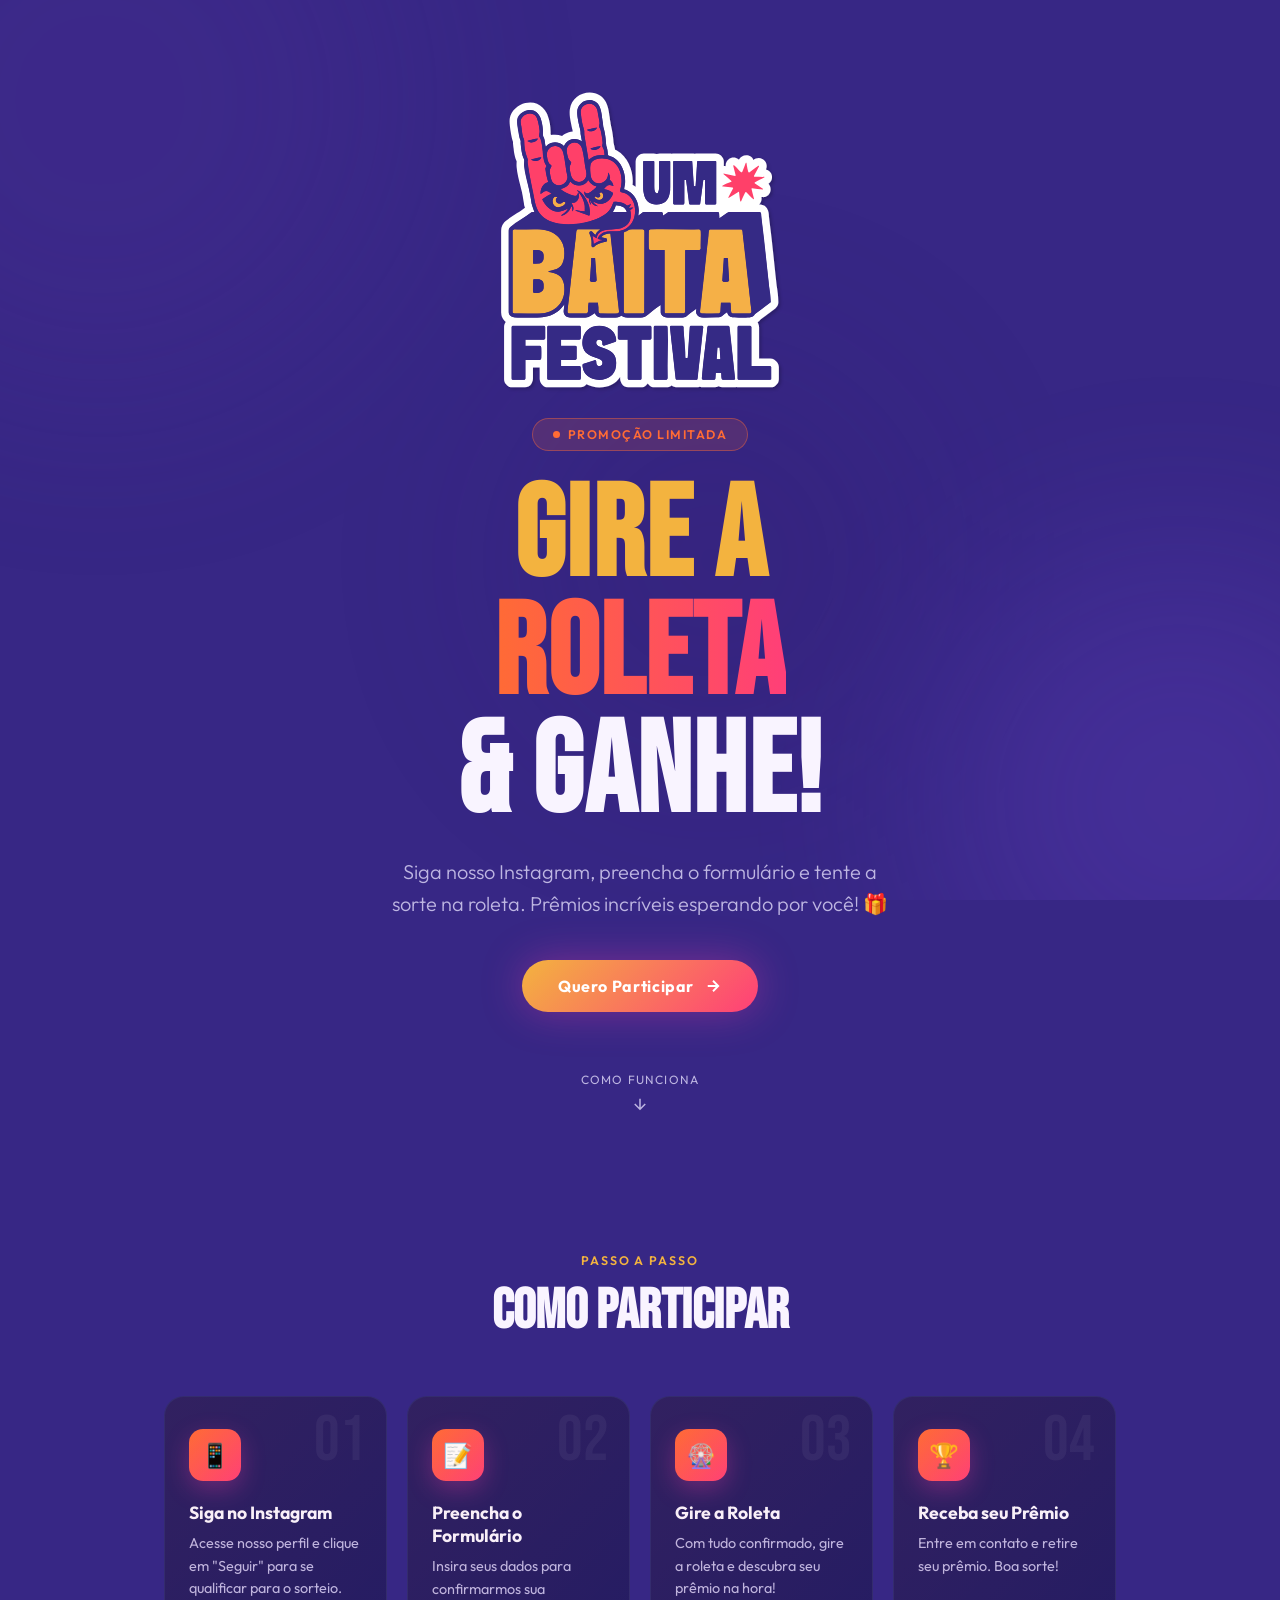
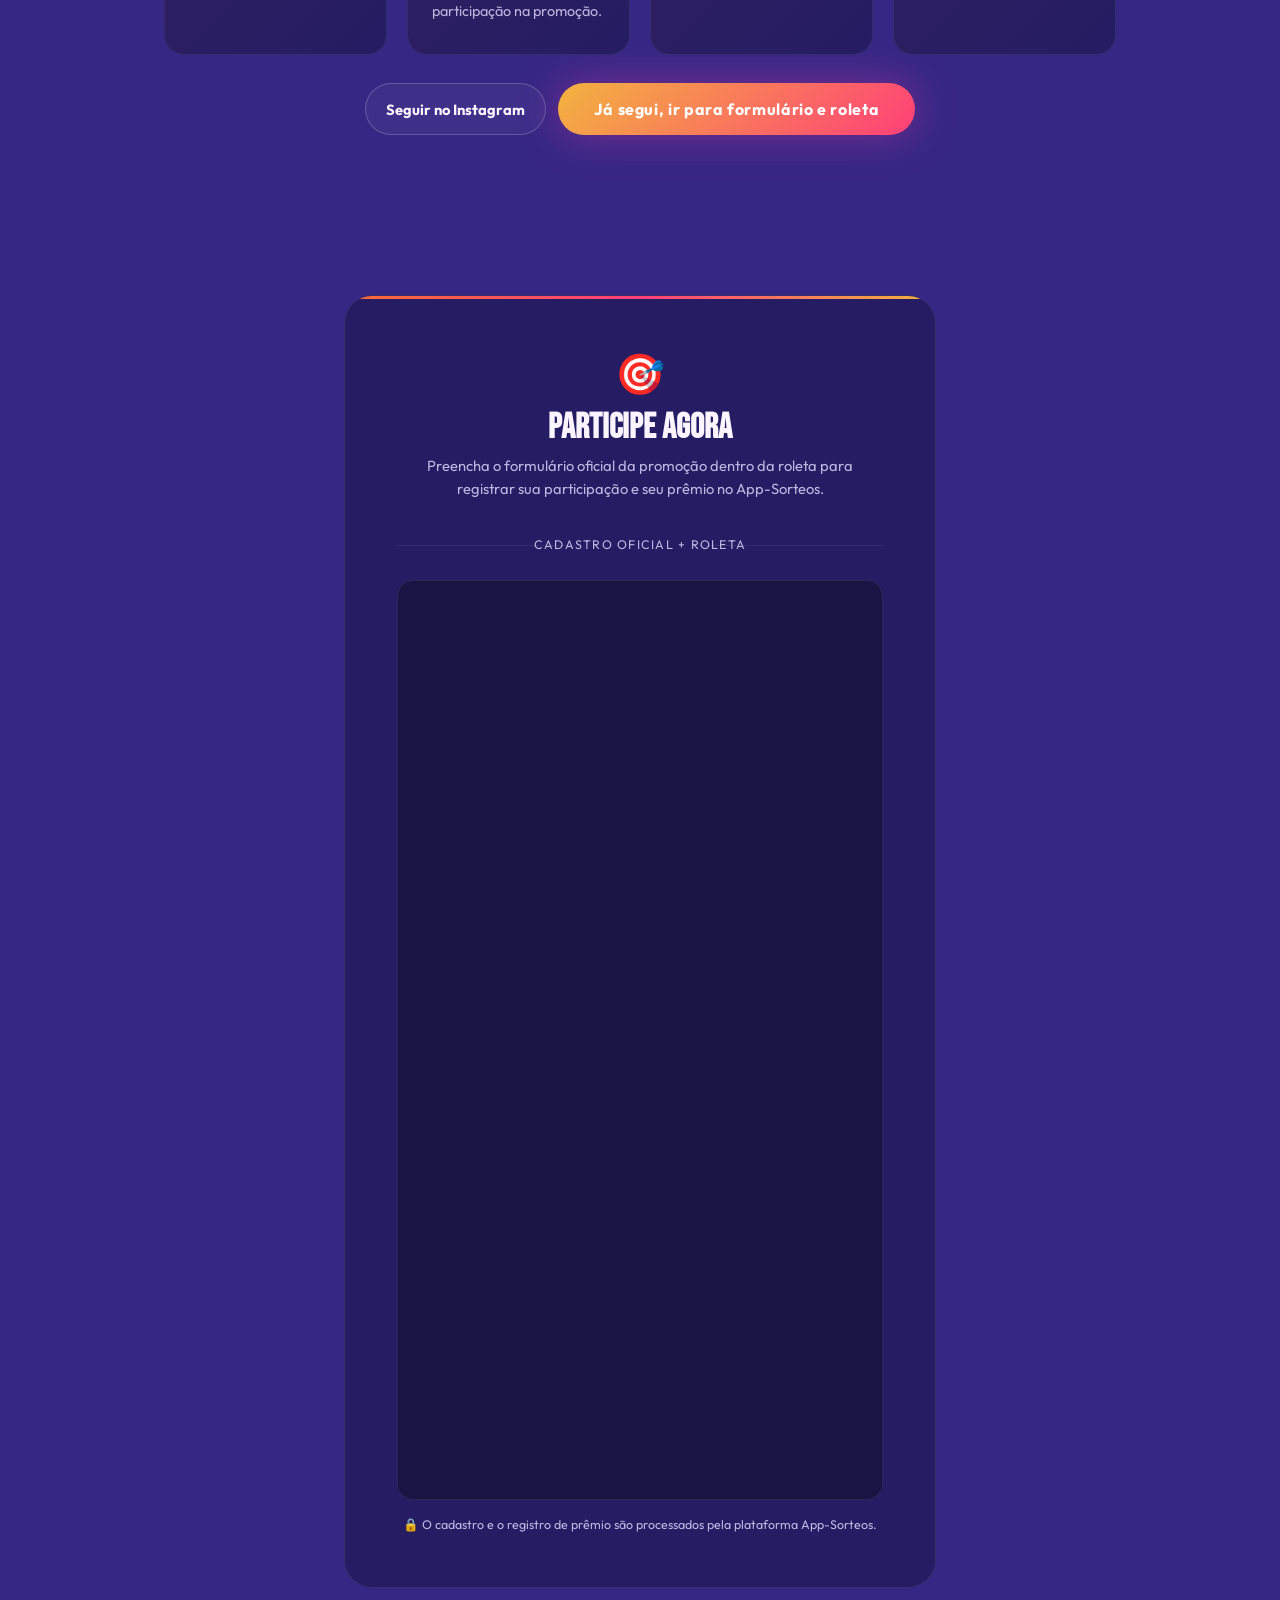
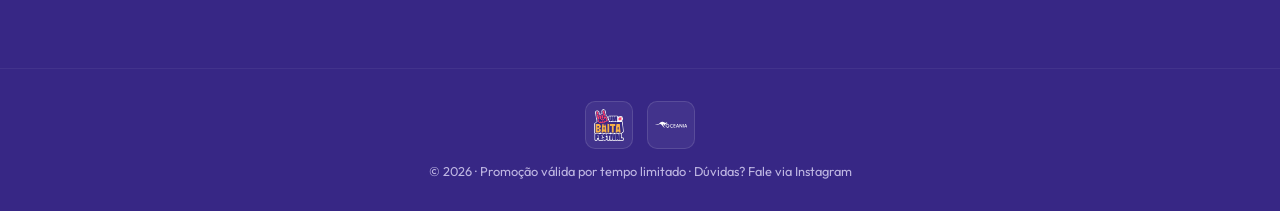
==== index.html @ 6936ead9 "Update index.html" ====
<!DOCTYPE html>
<html lang="pt-BR">
<head>
  <meta charset="UTF-8" />
  <meta name="viewport" content="width=device-width, initial-scale=1.0" />
  <title>Gire a Roleta & Ganhe!</title>
  <link href="https://fonts.googleapis.com/css2?family=Bebas+Neue&family=Outfit:wght@300;400;600;700&display=swap" rel="stylesheet" />
    <link rel="stylesheet" href="css/styles.css" />

</head>
<body>

<div class="blobs">
  <div class="blob blob-1"></div>
  <div class="blob blob-2"></div>
  <div class="blob blob-3"></div>
</div>

<div class="wrapper">

  <!-- ── HERO ── -->
  <section class="hero">
    <div class="hero-logo-slot">
      <!-- Troque apenas o caminho abaixo para atualizar a logo principal -->
      <img class="festival-logo" src="assets/logos/um-baita-festival.svg" data-asset-path="assets/logos/um-baita-festival.svg" alt="Um Baita Festival" />
    </div>
    <div class="badge">
      <span class="dot"></span>
      Promoção Limitada
    </div>
    <h1 class="hero-title">
      <span class="line-gold">GIRE A</span><br>
      <span class="line-grad">ROLETA</span><br>
      <span>&amp; GANHE!</span>
    </h1>
    <p class="hero-sub">
      Siga nosso Instagram, preencha o formulário e tente a sorte na roleta. 
      Prêmios incríveis esperando por você! 🎁
    </p>
    <div class="hero-cta">
      <a href="#como-funciona" class="btn-primary">
        Quero Participar
        <svg width="18" height="18" fill="none" stroke="currentColor" stroke-width="2.5" viewBox="0 0 24 24"><path d="M5 12h14M12 5l7 7-7 7"/></svg>
      </a>
    </div>
    <div class="scroll-hint">
      <span>Como funciona</span>
      <svg class="arrow" width="18" height="18" fill="none" stroke="currentColor" stroke-width="2" viewBox="0 0 24 24"><path d="M12 5v14M5 12l7 7 7-7"/></svg>
    </div>
  </section>

  <!-- ── STEPS ── -->
  <section class="steps-section" id="como-funciona">
    <p class="section-label">Passo a passo</p>
    <h2 class="section-title">Como Participar</h2>
    <div class="steps-grid">
      <div class="step-card">
        <span class="step-num">01</span>
        <div class="step-icon">📱</div>
        <h3>Siga no Instagram</h3>
        <p>Acesse nosso perfil e clique em "Seguir" para se qualificar para o sorteio.</p>
      </div>
      <div class="step-card">
        <span class="step-num">02</span>
        <div class="step-icon">📝</div>
        <h3>Preencha o Formulário</h3>
        <p>Insira seus dados para confirmarmos sua participação na promoção.</p>
      </div>
      <div class="step-card">
        <span class="step-num">03</span>
        <div class="step-icon">🎡</div>
        <h3>Gire a Roleta</h3>
        <p>Com tudo confirmado, gire a roleta e descubra seu prêmio na hora!</p>
      </div>
      <div class="step-card">
        <span class="step-num">04</span>
        <div class="step-icon">🏆</div>
        <h3>Receba seu Prêmio</h3>
        <p>Entre em contato e retire seu prêmio. Boa sorte!</p>
      </div>
    </div>
    <div class="steps-actions">
      <a href="https://www.instagram.com/" target="_blank" rel="noopener noreferrer" class="btn-secondary">
        Seguir no Instagram
      </a>
      <a href="#participar" class="btn-primary">
        Já segui, ir para formulário e roleta
      </a>
    </div>
  </section>

  <!-- ── PARTICIPAR SECTION ── -->
  <section class="form-section" id="participar">
    <div class="form-card">
      <div class="form-header">
        <span class="emoji">🎯</span>
        <h2>Participe Agora</h2>
        <p>Preencha o formulário oficial da promoção dentro da roleta para registrar sua participação e seu prêmio no App-Sorteos.</p>
      </div>

      <div class="form-divider">Cadastro oficial + roleta</div>

      <div class="widget-shell" id="widget-shell">
        <div class="widget-frame" data-as-widget="1yzz5ZH5" data-as-app="fortune-wheel"></div>
      </div>

      <p class="privacy-note">🔒 O cadastro e o registro de prêmio são processados pela plataforma App-Sorteos.</p>
    </div>
  </section>


  <footer>
    <div class="footer-logos">
      <!-- Espaço para logos dos parceiros no rodapé -->
      <img class="footer-logo" src="assets/logos/um-baita-festival.svg" data-asset-path="assets/logos/um-baita-festival.svg" alt="Logo Um Baita Festival" />
      <img class="footer-logo" src="assets/logos/oceania.svg" data-asset-path="assets/logos/oceania.svg" alt="Logo Oceania" />
    </div>
    <p>© <span id="year"></span> · Promoção válida por tempo limitado · Dúvidas? Fale via Instagram</p>
  </footer>

</div>

<script src="js/main.js"></script>


</body>
</html>
---- css/styles.css ----
:root {
      --gold: #F3B33F;
      --orange: #FF6B35;
      --pink: #FF3F78;
      --violet: #3F2D96;
      --bg: #372785;
      --surface: #1A1445;
      --card: #251C63;
      --text: #F9F4FF;
      --muted: #BEB6E2;
    }

    *, *::before, *::after { box-sizing: border-box; margin: 0; padding: 0; }

    html { scroll-behavior: smooth; }

    body {
      font-family: 'Outfit', sans-serif;
      background: var(--bg);
      color: var(--text);
      overflow-x: hidden;
    }

    /* ── BACKGROUND BLOBS ── */
    .blobs {
      position: fixed; inset: 0; z-index: 0; pointer-events: none; overflow: hidden;
    }
    .blob {
      position: absolute; border-radius: 50%; filter: blur(100px); opacity: 0.18;
      animation: drift 18s ease-in-out infinite alternate;
    }
    .blob-1 { width: 600px; height: 600px; background: #56359d; top: -200px; left: -200px; animation-delay: 0s; }
    .blob-2 { width: 500px; height: 500px; background: #8151e9; bottom: -150px; right: -150px; animation-delay: -6s; }
    .blob-3 { width: 400px; height: 400px; background: #331a69; top: 40%; left: 40%; animation-delay: -12s; }

    @keyframes drift {
      from { transform: translate(0, 0) scale(1); }
      to   { transform: translate(40px, 30px) scale(1.08); }
    }

    /* ── WRAPPER ── */
    .wrapper { position: relative; z-index: 1; }

    /* ── HERO ── */
    .hero {
      min-height: 100vh;
      display: flex; flex-direction: column; align-items: center; justify-content: center;
      text-align: center;
      padding: 80px 24px 60px;
      gap: 0;
    }

    .hero-logo-slot {
      display: flex;
      align-items: center;
      justify-content: center;
      margin-bottom: 18px;
    }
    .festival-logo {
      width: min(320px, 78vw);
      height: auto;
      object-fit: contain;
    }

    .badge {
      display: inline-flex; align-items: center; gap: 8px;
      background: rgba(255,109,53,0.15);
      border: 1px solid rgba(255,109,53,0.4);
      border-radius: 999px;
      padding: 8px 20px;
      font-size: 0.78rem;
      font-weight: 600;
      letter-spacing: 0.12em;
      text-transform: uppercase;
      color: var(--orange);
      margin-bottom: 28px;
      animation: fadeUp 0.6s ease both;
    }
    .badge .dot { width: 7px; height: 7px; background: var(--orange); border-radius: 50%; animation: pulse 1.4s ease infinite; }
    @keyframes pulse { 0%,100%{opacity:1;transform:scale(1)} 50%{opacity:0.5;transform:scale(1.4)} }

    .hero-title {
      font-family: 'Bebas Neue', sans-serif;
      font-size: clamp(3.5rem, 10vw, 8rem);
      line-height: 0.92;
      letter-spacing: 0.01em;
      animation: fadeUp 0.6s 0.1s ease both;
    }
    .hero-title .line-gold { color: var(--gold); }
    .hero-title .line-grad {
      background: linear-gradient(90deg, var(--orange), var(--pink));
      -webkit-background-clip: text; -webkit-text-fill-color: transparent;
    }

    .hero-sub {
      margin-top: 24px;
      font-size: clamp(1rem, 2.5vw, 1.25rem);
      color: var(--muted);
      max-width: 520px;
      line-height: 1.6;
      font-weight: 300;
      animation: fadeUp 0.6s 0.2s ease both;
    }

    .hero-cta {
      margin-top: 40px;
      animation: fadeUp 0.6s 0.3s ease both;
    }
    .btn-primary {
      display: inline-flex; align-items: center; gap: 10px;
      background: linear-gradient(135deg, var(--gold), var(--pink));
      color: #fff;
      font-family: 'Outfit', sans-serif;
      font-weight: 700;
      font-size: 1rem;
      letter-spacing: 0.04em;
      padding: 16px 36px;
      border-radius: 999px;
      border: none;
      cursor: pointer;
      text-decoration: none;
      transition: transform 0.2s, box-shadow 0.2s;
      box-shadow: 0 0 40px rgba(255,60,172,0.35);
    }
    .btn-primary:hover { transform: translateY(-3px) scale(1.03); box-shadow: 0 0 60px rgba(255,60,172,0.5); }
    .btn-primary svg { transition: transform 0.2s; }
    .btn-primary:hover svg { transform: translateX(4px); }

    .scroll-hint {
      margin-top: 60px;
      display: flex; flex-direction: column; align-items: center; gap: 8px;
      color: var(--muted); font-size: 0.75rem; letter-spacing: 0.1em; text-transform: uppercase;
      animation: fadeUp 0.6s 0.5s ease both;
    }
    .scroll-hint .arrow { animation: bounce 1.6s ease infinite; }
    @keyframes bounce { 0%,100%{transform:translateY(0)} 50%{transform:translateY(6px)} }

    @keyframes fadeUp { from { opacity:0; transform:translateY(24px); } to { opacity:1; transform:translateY(0); } }

    /* ── STEPS ── */
    .steps-section {
      padding: 80px 24px;
      max-width: 1000px;
      margin: 0 auto;
    }
    .section-label {
      text-align: center;
      font-size: 0.78rem;
      font-weight: 600;
      letter-spacing: 0.16em;
      text-transform: uppercase;
      color: var(--gold);
      margin-bottom: 16px;
    }
    .section-title {
      font-family: 'Bebas Neue', sans-serif;
      font-size: clamp(2.2rem, 5vw, 3.5rem);
      text-align: center;
      line-height: 1;
      margin-bottom: 56px;
    }

    .steps-grid {
      display: grid;
      grid-template-columns: repeat(auto-fit, minmax(220px, 1fr));
      gap: 20px;
    }
    .step-card {
      background: var(--card);
      border: 1px solid rgba(255,255,255,0.07);
      border-radius: 20px;
      padding: 32px 24px;
      position: relative;
      overflow: hidden;
      transition: transform 0.25s, border-color 0.25s;
    }
    .step-card:hover { transform: translateY(-6px); border-color: rgba(255,109,53,0.4); }
    .step-card::before {
      content: '';
      position: absolute; inset: 0;
      background: linear-gradient(135deg, rgba(255,109,53,0.06), transparent);
      pointer-events: none;
    }
    .step-num {
      font-family: 'Bebas Neue', sans-serif;
      font-size: 4rem;
      line-height: 1;
      color: rgba(255,255,255,0.05);
      position: absolute; top: 12px; right: 20px;
    }
    .step-icon {
      width: 52px; height: 52px;
      background: linear-gradient(135deg, var(--orange), var(--pink));
      border-radius: 14px;
      display: flex; align-items: center; justify-content: center;
      font-size: 1.5rem;
      margin-bottom: 20px;
      box-shadow: 0 8px 24px rgba(255,60,172,0.3);
    }
    .step-card h3 { font-size: 1.1rem; font-weight: 700; margin-bottom: 8px; }
    .step-card p { font-size: 0.9rem; color: var(--muted); line-height: 1.55; }

    /* ── FORM SECTION ── */
    .form-section {
      padding: 80px 24px;
      max-width: 640px;
      margin: 0 auto;
      scroll-margin-top: 40px;
    }
    .form-card {
      background: var(--card);
      border: 1px solid rgba(255,255,255,0.08);
      border-radius: 28px;
      padding: clamp(28px, 6vw, 52px);
      position: relative;
      overflow: hidden;
    }
    .form-card::before {
      content: '';
      position: absolute; top: 0; left: 0; right: 0; height: 3px;
      background: linear-gradient(90deg, var(--orange), var(--pink), var(--gold));
    }

    .form-header { text-align: center; margin-bottom: 36px; }
    .form-header .emoji { font-size: 2.5rem; margin-bottom: 12px; display: block; }
    .form-header h2 {
      font-family: 'Bebas Neue', sans-serif;
      font-size: 2.2rem;
      line-height: 1;
      margin-bottom: 10px;
    }
    .form-header p { color: var(--muted); font-size: 0.92rem; line-height: 1.55; }

    /* Instagram step */
    .ig-step {
      background: rgba(255,109,53,0.1);
      border: 1px solid rgba(255,109,53,0.3);
      border-radius: 14px;
      padding: 18px 20px;
      display: flex; align-items: center; gap: 16px;
      margin-bottom: 28px;
      transition: border-color 0.2s;
    }
    .ig-step:hover { border-color: rgba(255,109,53,0.6); }
    .ig-logo {
      width: 44px; height: 44px; flex-shrink: 0;
      background: linear-gradient(135deg, #f09433, #e6683c, #dc2743, #cc2366, #bc1888);
      border-radius: 12px;
      display: flex; align-items: center; justify-content: center;
    }
    .ig-logo svg { color: #fff; }
    .ig-step-text { flex: 1; }
    .ig-step-text strong { display: block; font-size: 0.9rem; margin-bottom: 2px; }
    .ig-step-text span { font-size: 0.82rem; color: var(--muted); }
    .ig-btn {
      display: inline-flex; align-items: center; gap: 6px;
      background: linear-gradient(135deg, #f09433, #dc2743, #bc1888);
      color: #fff;
      font-weight: 700;
      font-size: 0.82rem;
      padding: 10px 18px;
      border-radius: 999px;
      text-decoration: none;
      white-space: nowrap;
      transition: transform 0.2s, opacity 0.2s;
    }
    .ig-btn:hover { transform: scale(1.05); opacity: 0.9; }

    /* Confirm checkbox */
    .confirm-row {
      display: flex; align-items: flex-start; gap: 12px;
      margin-bottom: 28px;
    }
    .custom-checkbox {
      width: 22px; height: 22px; flex-shrink: 0; margin-top: 2px;
      accent-color: var(--orange);
      cursor: pointer;
    }
    .confirm-row label { font-size: 0.88rem; color: var(--muted); line-height: 1.5; cursor: pointer; }
    .confirm-row label a { color: var(--orange); }

    /* Form fields */
    .form-group { margin-bottom: 18px; }
    .form-group label {
      display: block;
      font-size: 0.82rem;
      font-weight: 600;
      letter-spacing: 0.06em;
      text-transform: uppercase;
      color: var(--muted);
      margin-bottom: 8px;
    }
    .form-group input {
      width: 100%;
      background: var(--surface);
      border: 1.5px solid rgba(255,255,255,0.08);
      border-radius: 12px;
      padding: 14px 18px;
      color: var(--text);
      font-family: 'Outfit', sans-serif;
      font-size: 1rem;
      outline: none;
      transition: border-color 0.2s, box-shadow 0.2s;
    }
    .form-group input:focus {
      border-color: var(--orange);
      box-shadow: 0 0 0 3px rgba(255,109,53,0.15);
    }
    .form-group input::placeholder { color: var(--muted); }

    .form-divider {
      text-align: center;
      font-size: 0.78rem;
      color: var(--muted);
      letter-spacing: 0.1em;
      text-transform: uppercase;
      margin: 28px 0;
      position: relative;
    }
    .form-divider::before, .form-divider::after {
      content: '';
      position: absolute; top: 50%;
      width: calc(50% - 60px);
      height: 1px;
      background: rgba(255,255,255,0.07);
    }
    .form-divider::before { left: 0; }
    .form-divider::after { right: 0; }

    .btn-submit {
      width: 100%;
      background: linear-gradient(135deg, var(--orange), var(--pink));
      color: #fff;
      font-family: 'Outfit', sans-serif;
      font-weight: 700;
      font-size: 1.05rem;
      letter-spacing: 0.04em;
      padding: 18px;
      border-radius: 14px;
      border: none;
      cursor: pointer;
      transition: transform 0.2s, box-shadow 0.2s, opacity 0.2s;
      box-shadow: 0 8px 32px rgba(255,60,172,0.3);
      margin-top: 8px;
    }
    .btn-submit:hover { transform: translateY(-2px); box-shadow: 0 12px 40px rgba(255,60,172,0.45); }
    .btn-submit:disabled { opacity: 0.5; cursor: not-allowed; transform: none; }

    .privacy-note {
      text-align: center;
      font-size: 0.78rem;
      color: var(--muted);
      margin-top: 16px;
      line-height: 1.5;
    }

    /* ── SUCCESS STATE ── */
    .success-state {
      display: none;
      text-align: center;
      padding: 20px 0;
    }
    .success-state .trophy { font-size: 4rem; display: block; margin-bottom: 16px; animation: pop 0.5s ease; }
    .success-state h3 {
      font-family: 'Bebas Neue', sans-serif;
      font-size: 2rem;
      margin-bottom: 12px;
      background: linear-gradient(90deg, var(--gold), var(--orange));
      -webkit-background-clip: text; -webkit-text-fill-color: transparent;
    }
    .success-state p { color: var(--muted); line-height: 1.6; margin-bottom: 28px; }
    @keyframes pop { from{transform:scale(0) rotate(-20deg)} 60%{transform:scale(1.2) rotate(5deg)} to{transform:scale(1) rotate(0)} }

    /* ── ROLETA SECTION ── */
    .roleta-section {
      padding: 80px 24px 100px;
      max-width: 860px;
      margin: 0 auto;
      text-align: center;
    }
    .roleta-wrapper {
      background: var(--card);
      border: 1px solid rgba(255,255,255,0.08);
      border-radius: 28px;
      padding: clamp(32px, 6vw, 56px);
      position: relative;
      overflow: hidden;
    }
    .roleta-wrapper::before {
      content: '';
      position: absolute; top: 0; left: 0; right: 0; height: 3px;
      background: linear-gradient(90deg, var(--gold), var(--orange), var(--pink));
    }
    .roleta-locked {
      position: absolute; inset: 0;
      background: rgba(10,10,15,0.92);
      backdrop-filter: blur(6px);
      border-radius: 28px;
      display: flex; flex-direction: column; align-items: center; justify-content: center;
      z-index: 10;
      gap: 16px;
      transition: opacity 0.4s;
    }
    .roleta-locked .lock-icon { font-size: 3rem; }
    .roleta-locked p { color: var(--muted); font-size: 0.95rem; max-width: 280px; line-height: 1.6; text-align: center; }
    .roleta-locked strong { color: var(--text); }

    .embed-container { min-height: 420px; }
    .embed-container iframe, .embed-container > * { max-width: 100%; }


    .widget-shell {
      background: var(--surface);
      border: 1px solid rgba(255,255,255,0.08);
      border-radius: 16px;
      padding: 8px;
      min-height: 920px;
      overflow: hidden;
    }
    .widget-frame {
      width: 100%;
      height: 900px;
    }

    .steps-actions {
      margin-top: 28px;
      display: flex;
      flex-wrap: wrap;
      justify-content: center;
      gap: 12px;
    }
    .btn-secondary {
      display: inline-flex;
      align-items: center;
      justify-content: center;
      gap: 8px;
      border: 1px solid rgba(255,255,255,0.2);
      border-radius: 999px;
      text-decoration: none;
      color: var(--text);
      padding: 14px 20px;
      font-weight: 700;
      font-size: 0.92rem;
      background: rgba(255,255,255,0.04);
      transition: transform 0.2s, border-color 0.2s;
    }
    .btn-secondary:hover {
      transform: translateY(-2px);
      border-color: rgba(255,255,255,0.4);
    }

    /* ── FOOTER ── */
    footer {
      padding: 32px 24px;
      text-align: center;
      border-top: 1px solid rgba(255,255,255,0.06);
      color: var(--muted);
      font-size: 0.8rem;
    }
    .footer-logos {
      display: flex;
      justify-content: center;
      align-items: center;
      gap: 14px;
      margin-bottom: 14px;
      flex-wrap: wrap;
    }
    .footer-logo {
      width: 48px;
      height: 48px;
      object-fit: contain;
      border-radius: 10px;
      background: rgba(255,255,255,0.06);
      border: 1px solid rgba(255,255,255,0.12);
      padding: 6px;
    }

    /* ── RESPONSIVE ── */
    @media (max-width: 600px) {
      .ig-step { flex-wrap: wrap; }
      .ig-btn { width: 100%; justify-content: center; margin-top: 8px; }
      .steps-grid { grid-template-columns: 1fr; }
      .widget-shell { min-height: 1120px; padding: 6px; }
      .widget-frame { height: 1100px; }
      .hero-logo-slot { margin-bottom: 14px; }
      .footer-logo { width: 44px; height: 44px; }
    }
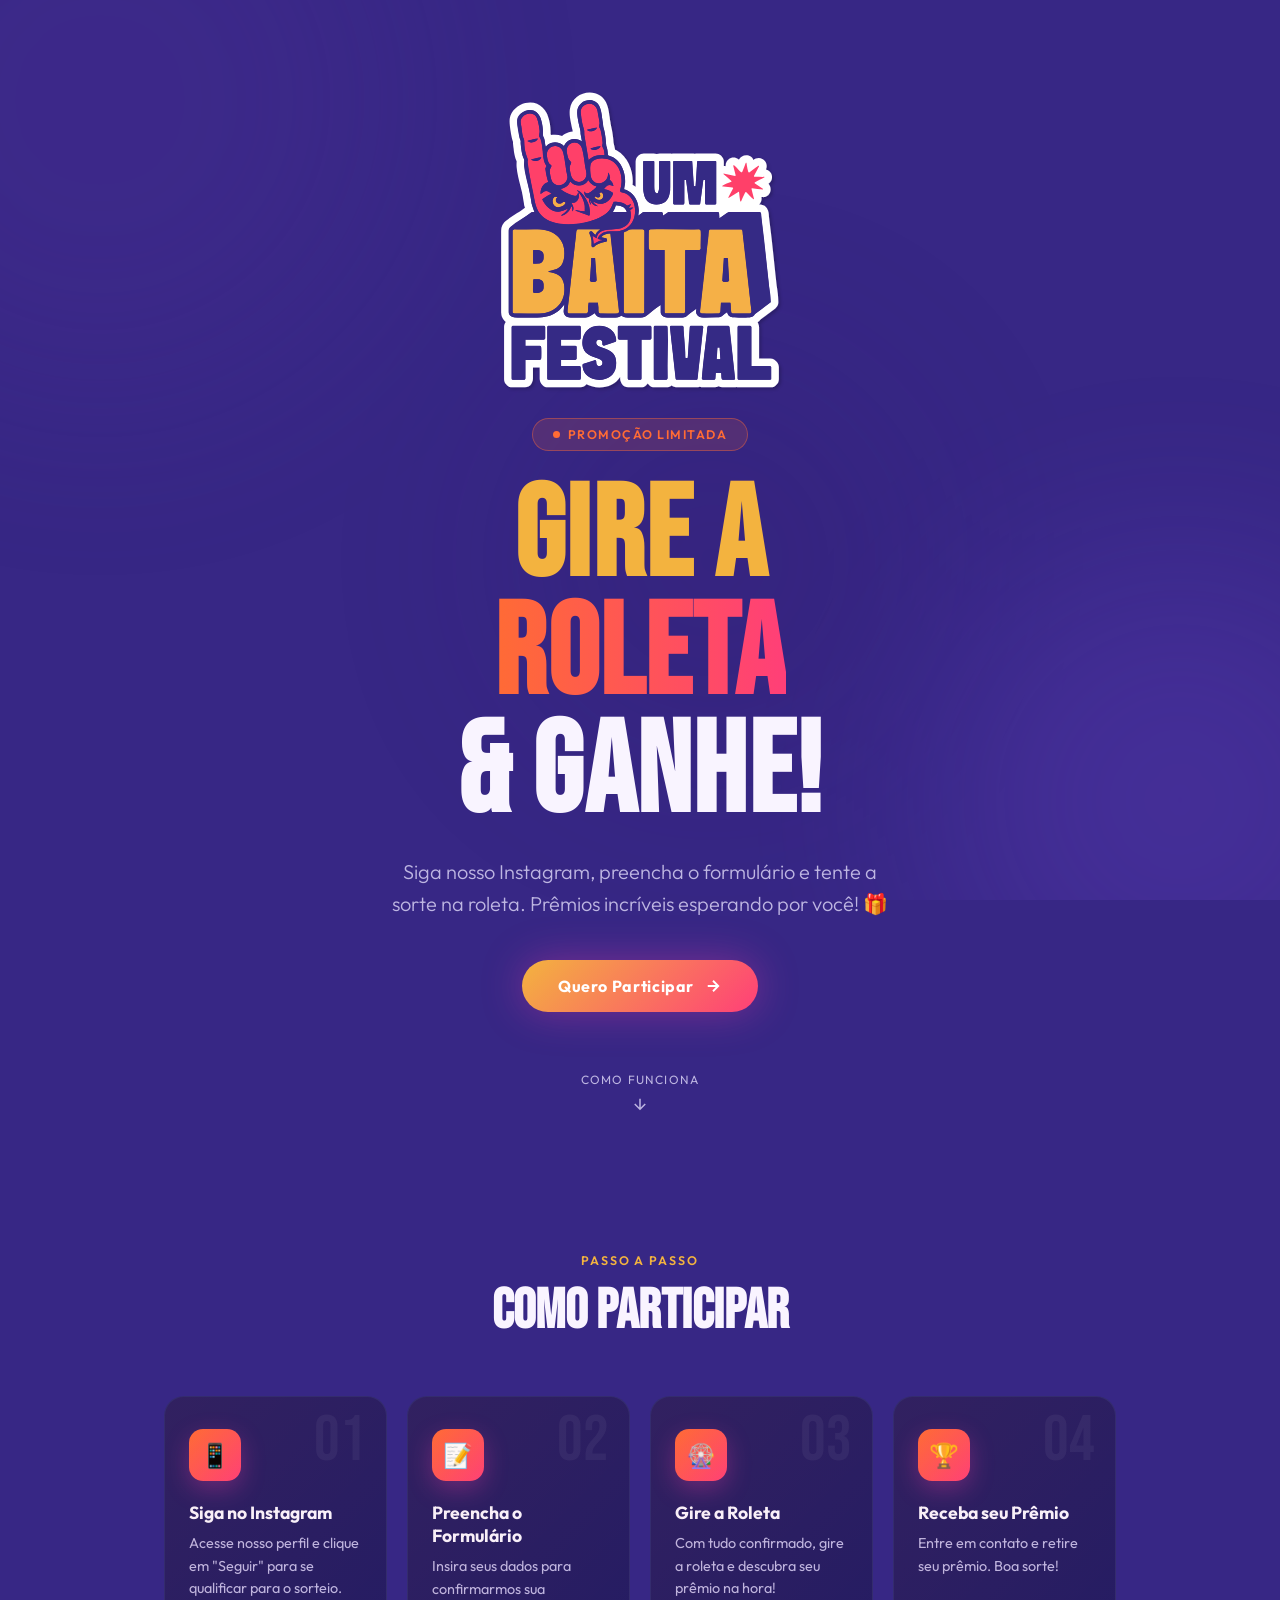
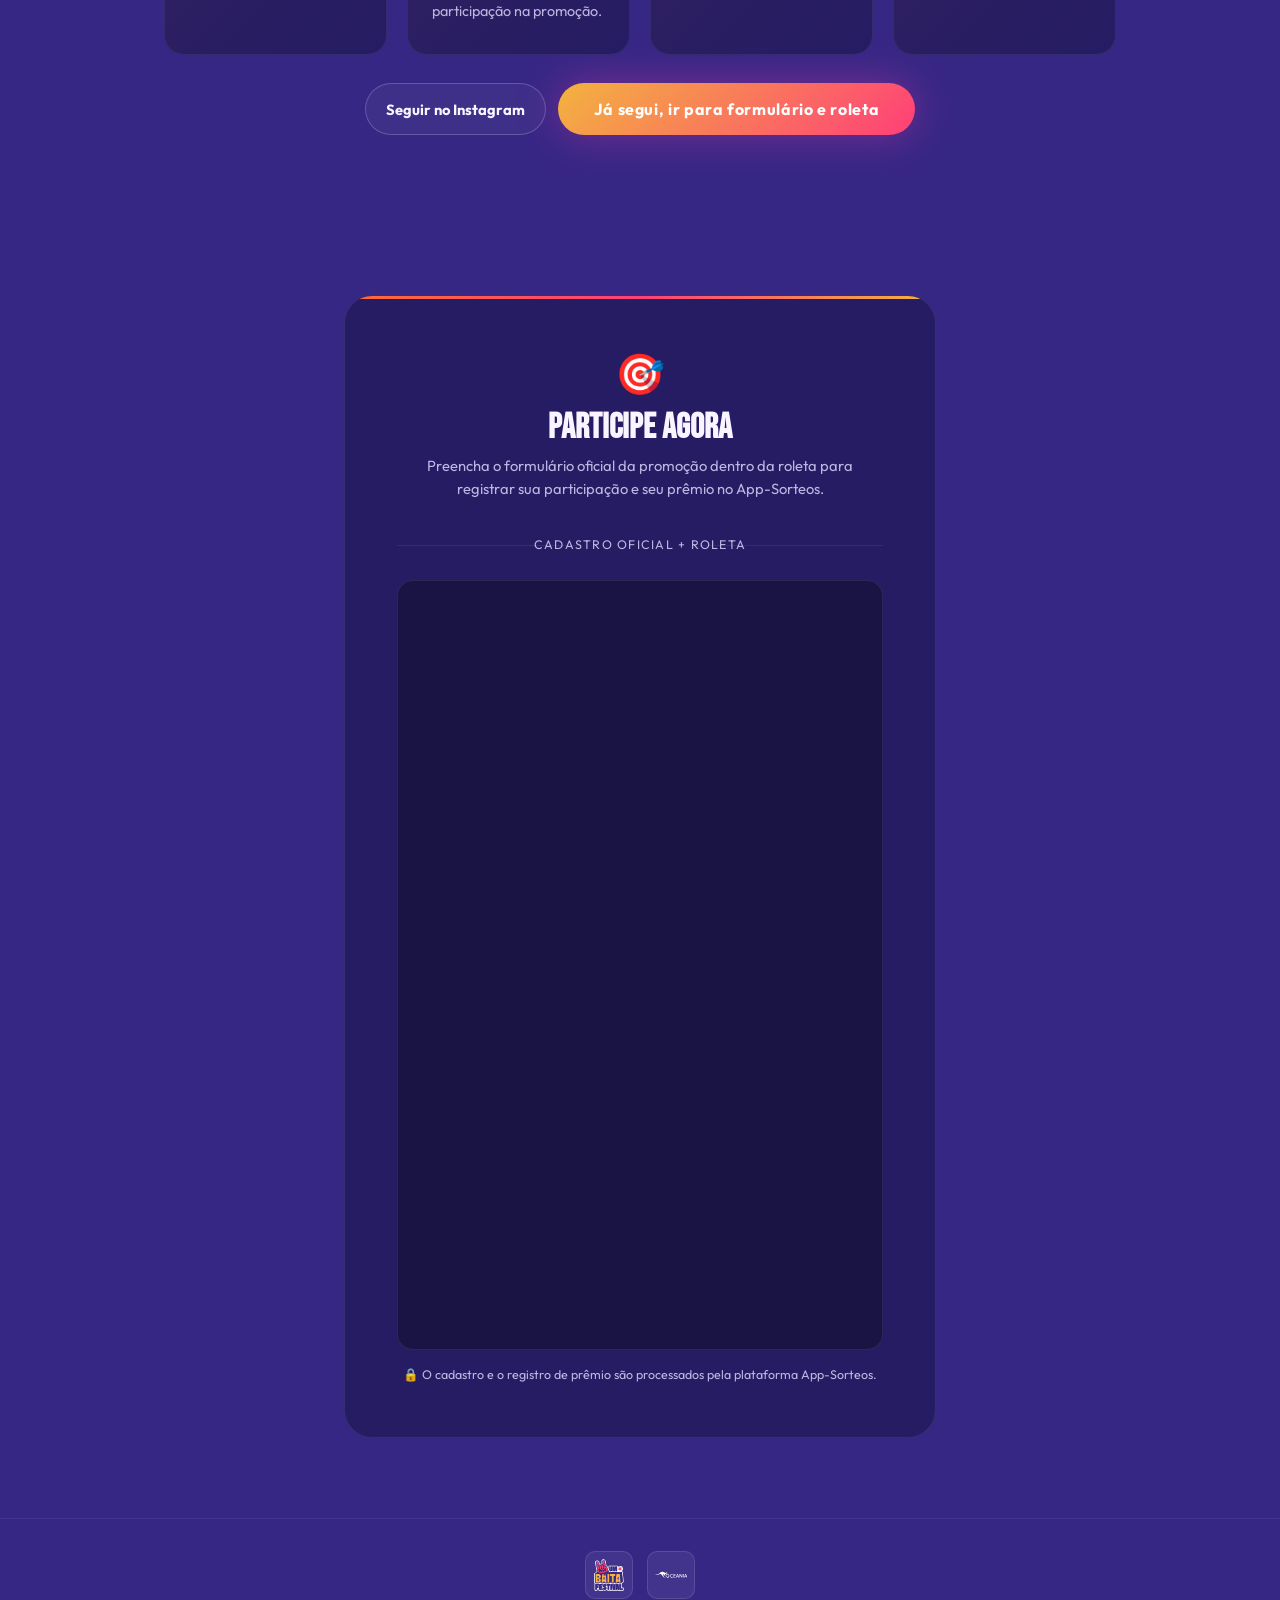
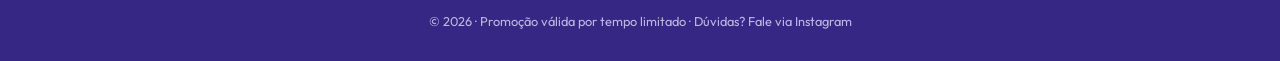
==== commit 4f748064: "Atualiza embed da roleta App-Sorteos" ====
--- a/index.html
+++ b/index.html
@@ -101,7 +101,7 @@
       <div class="form-divider">Cadastro oficial + roleta</div>
 
       <div class="widget-shell" id="widget-shell">
-        <div class="widget-frame" data-as-widget="1yzz5ZH5" data-as-app="fortune-wheel"></div>
+        <div class="widget-frame" data-as-widget="BUHgpPtc" data-as-app="fortune-wheel" style="width:100%;height:750px;"></div>
       </div>
 
       <p class="privacy-note">🔒 O cadastro e o registro de prêmio são processados pela plataforma App-Sorteos.</p>
@@ -120,6 +120,7 @@
 
 </div>
 
+<script src="https://app-sorteos.com/embed/embed.js" data-promotion="BUHgpPtc"></script>
 <script src="js/main.js"></script>
 
 
--- a/css/styles.css
+++ b/css/styles.css
@@ -414,12 +414,12 @@
       border: 1px solid rgba(255,255,255,0.08);
       border-radius: 16px;
       padding: 8px;
-      min-height: 920px;
+      min-height: 770px;
       overflow: hidden;
     }
     .widget-frame {
       width: 100%;
-      height: 900px;
+      height: 750px;
     }
 
     .steps-actions {
@@ -480,8 +480,8 @@
       .ig-step { flex-wrap: wrap; }
       .ig-btn { width: 100%; justify-content: center; margin-top: 8px; }
       .steps-grid { grid-template-columns: 1fr; }
-      .widget-shell { min-height: 1120px; padding: 6px; }
-      .widget-frame { height: 1100px; }
+      .widget-shell { min-height: 900px; padding: 6px; }
+      .widget-frame { height: 880px; }
       .hero-logo-slot { margin-bottom: 14px; }
       .footer-logo { width: 44px; height: 44px; }
     }
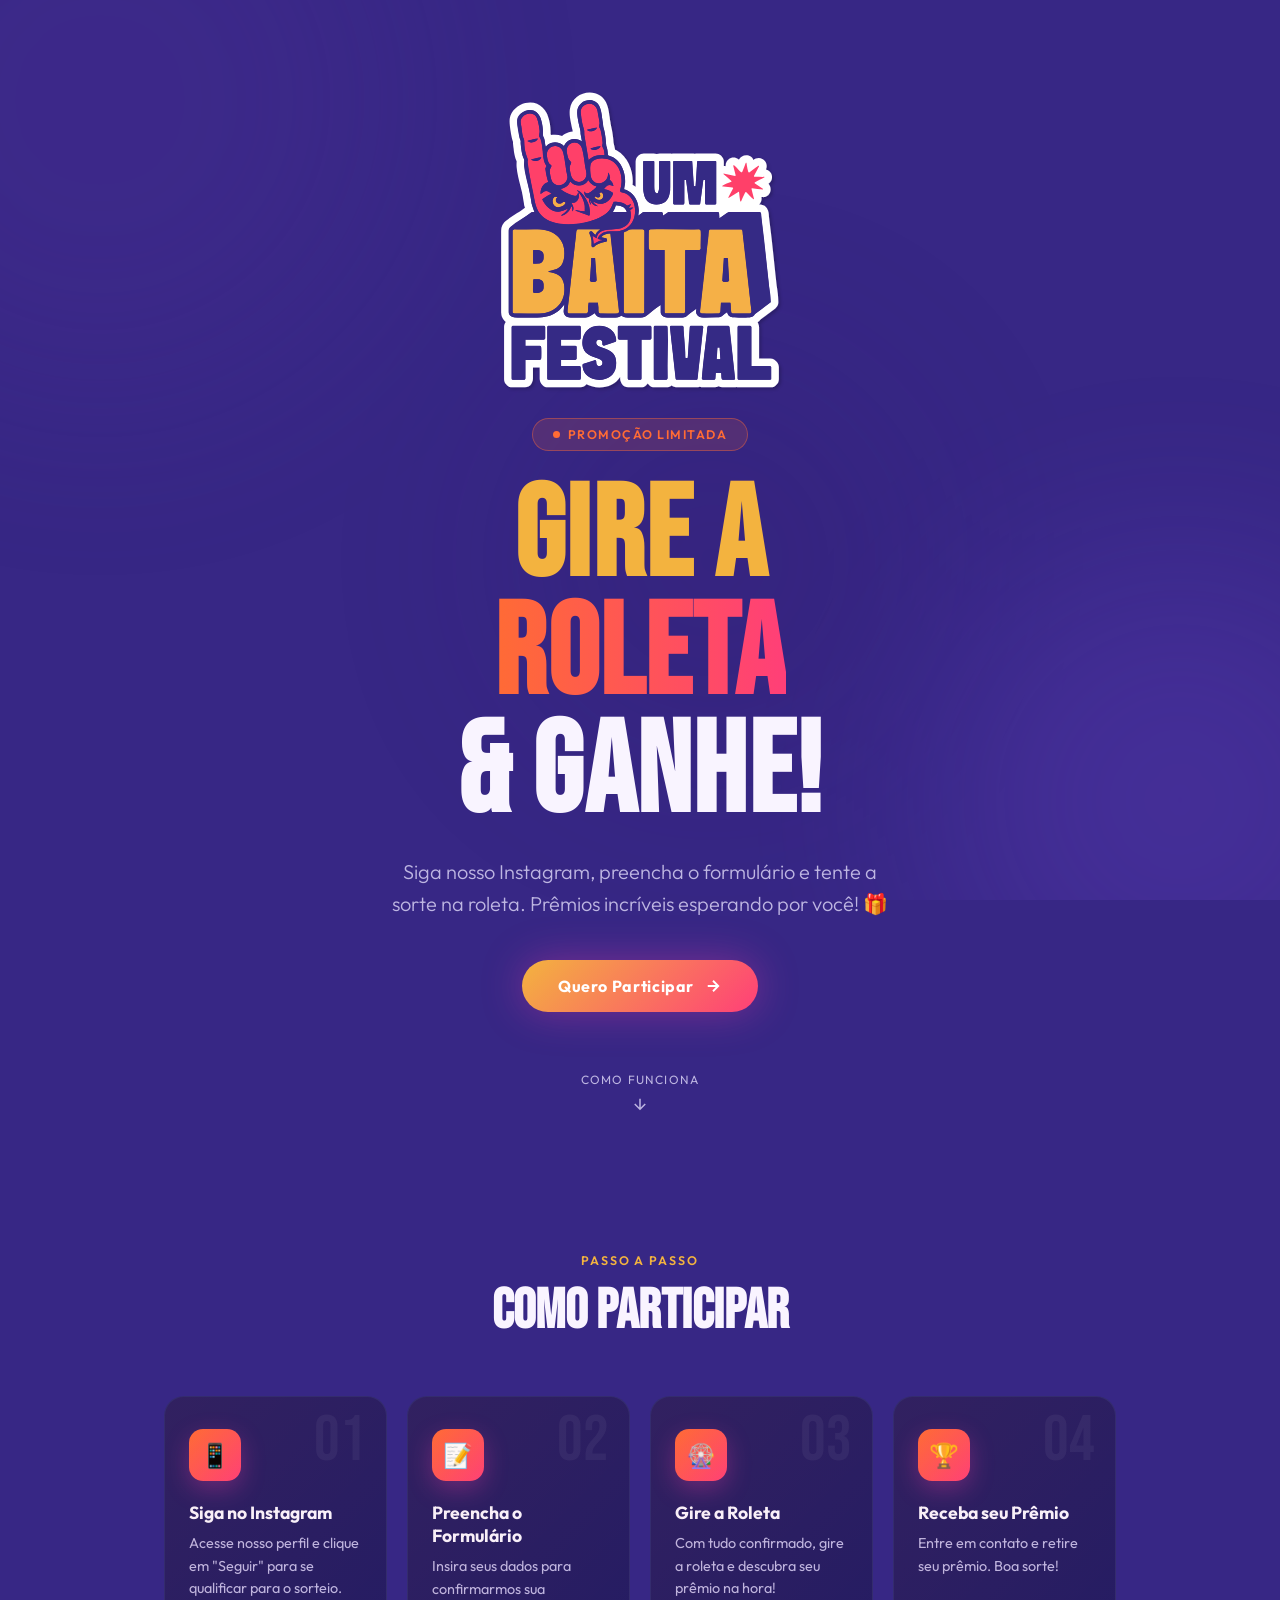
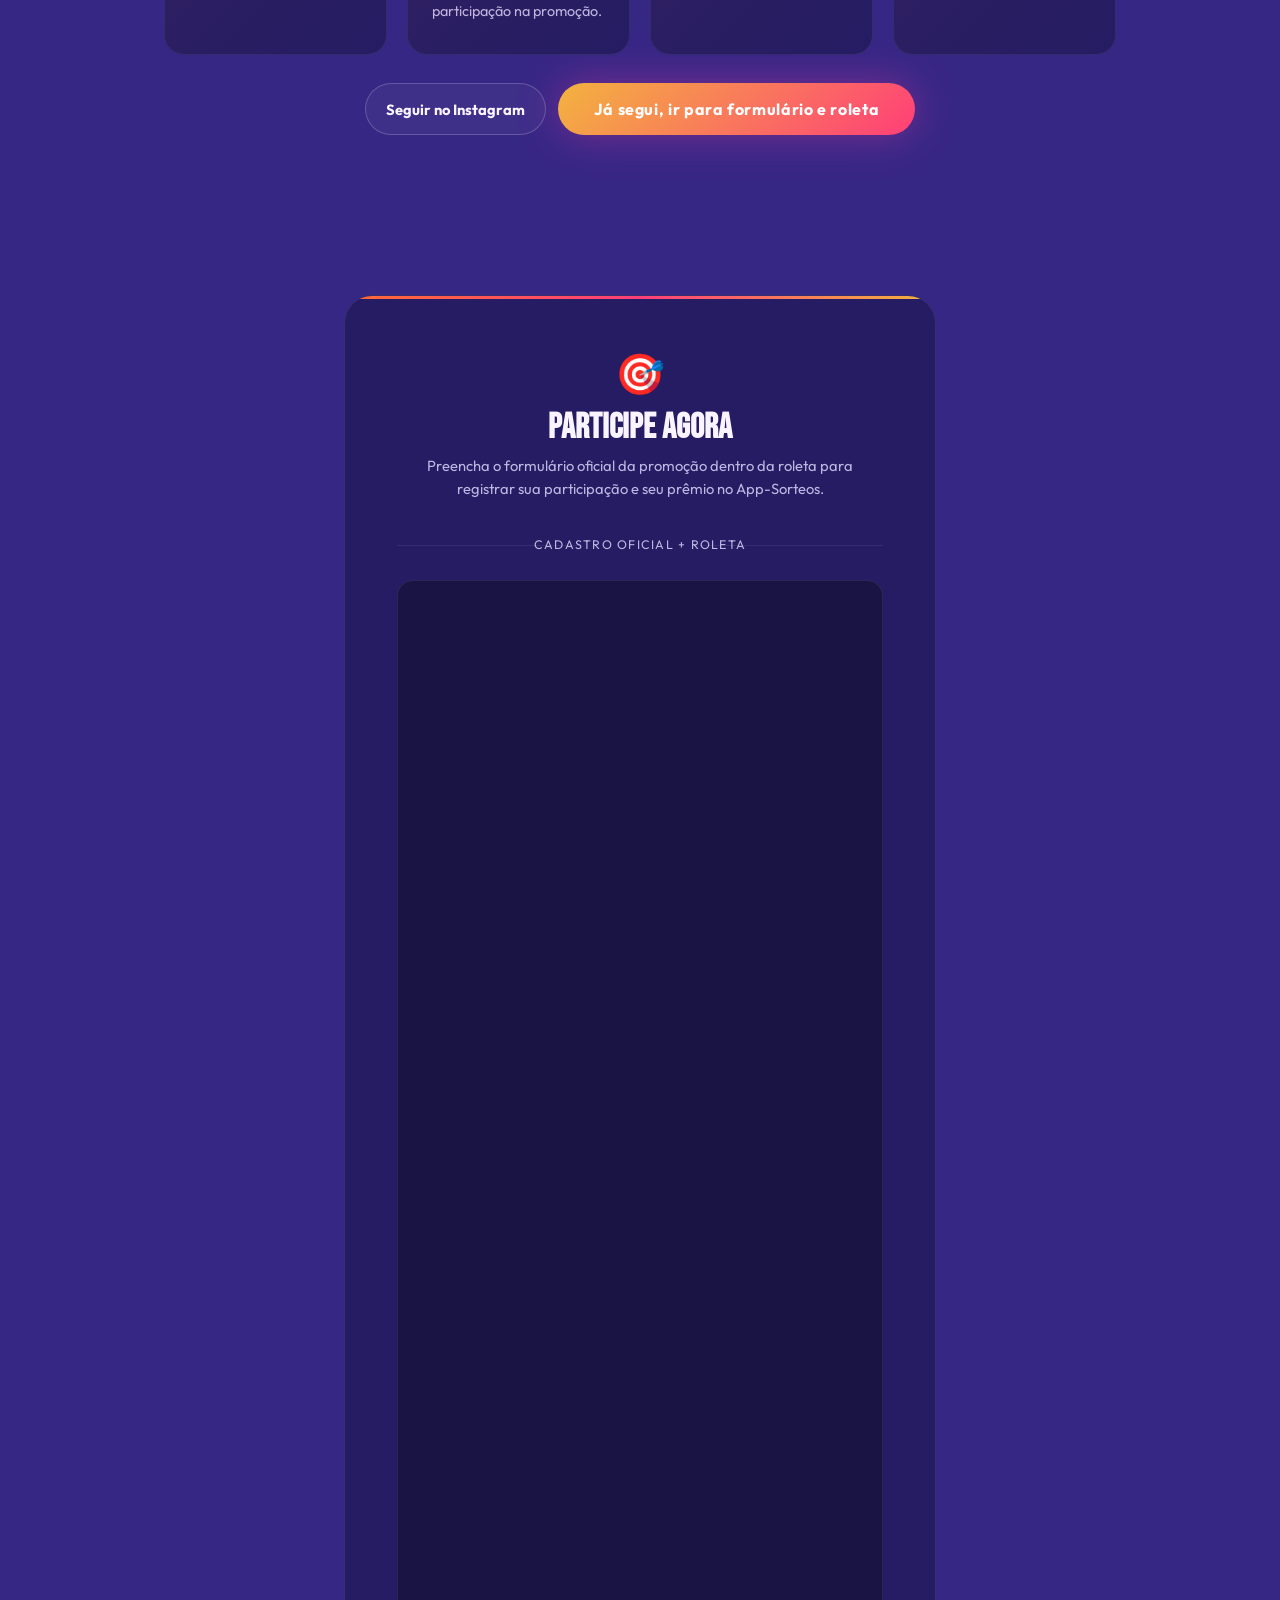
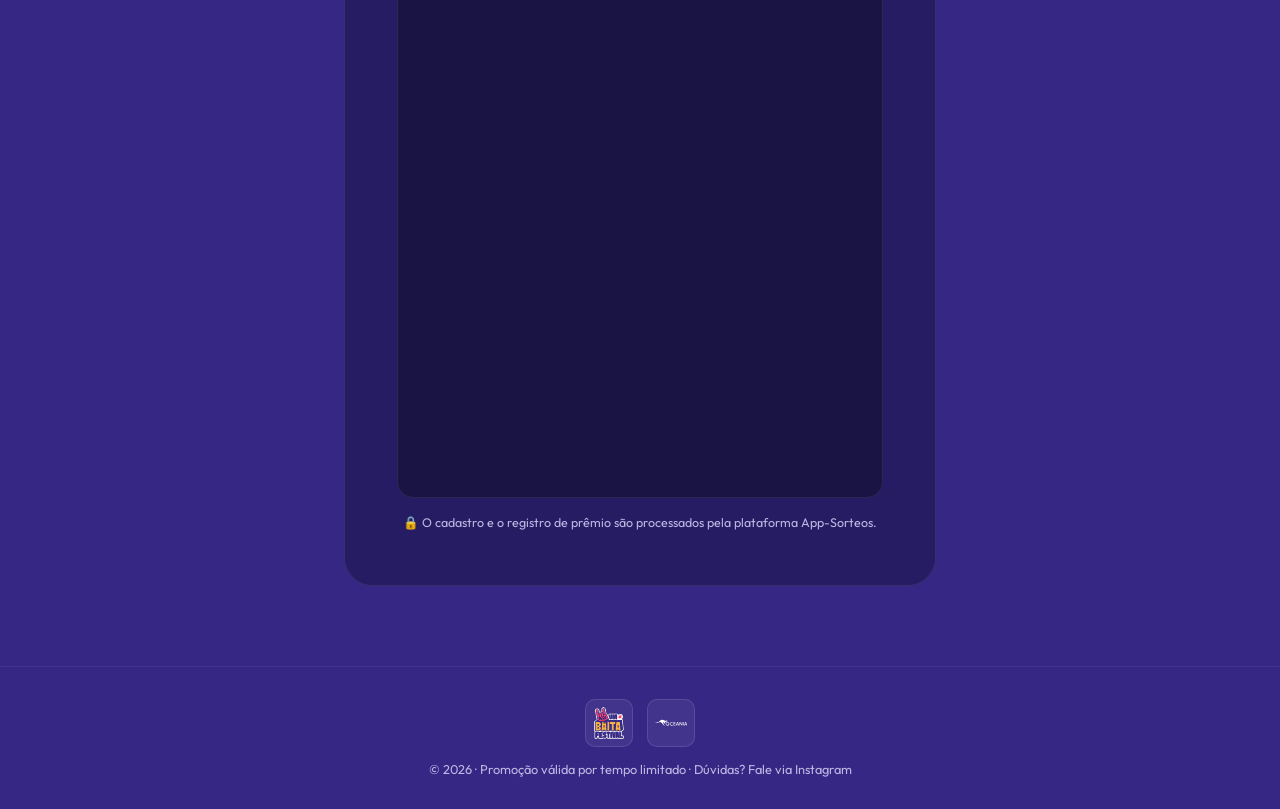
==== commit c96502c9: "ok" ====
--- a/index.html
+++ b/index.html
@@ -102,6 +102,7 @@
 
       <div class="widget-shell" id="widget-shell">
         <div class="widget-frame" data-as-widget="BUHgpPtc" data-as-app="fortune-wheel" style="width:100%;height:750px;"></div>
+        <div class="widget-frame" data-as-widget="1yzz5ZH5" data-as-app="fortune-wheel"></div>
       </div>
 
       <p class="privacy-note">🔒 O cadastro e o registro de prêmio são processados pela plataforma App-Sorteos.</p>
@@ -119,9 +120,8 @@
   </footer>
 
 </div>
-
-<script src="https://app-sorteos.com/embed/embed.js" data-promotion="BUHgpPtc"></script>
 <script src="js/main.js"></script>
+<script type="text/javascript" src="https://app-sorteos.com/embed/embed.js" data-promotion="J2J6msj1" async></script>
 
 
 </body>
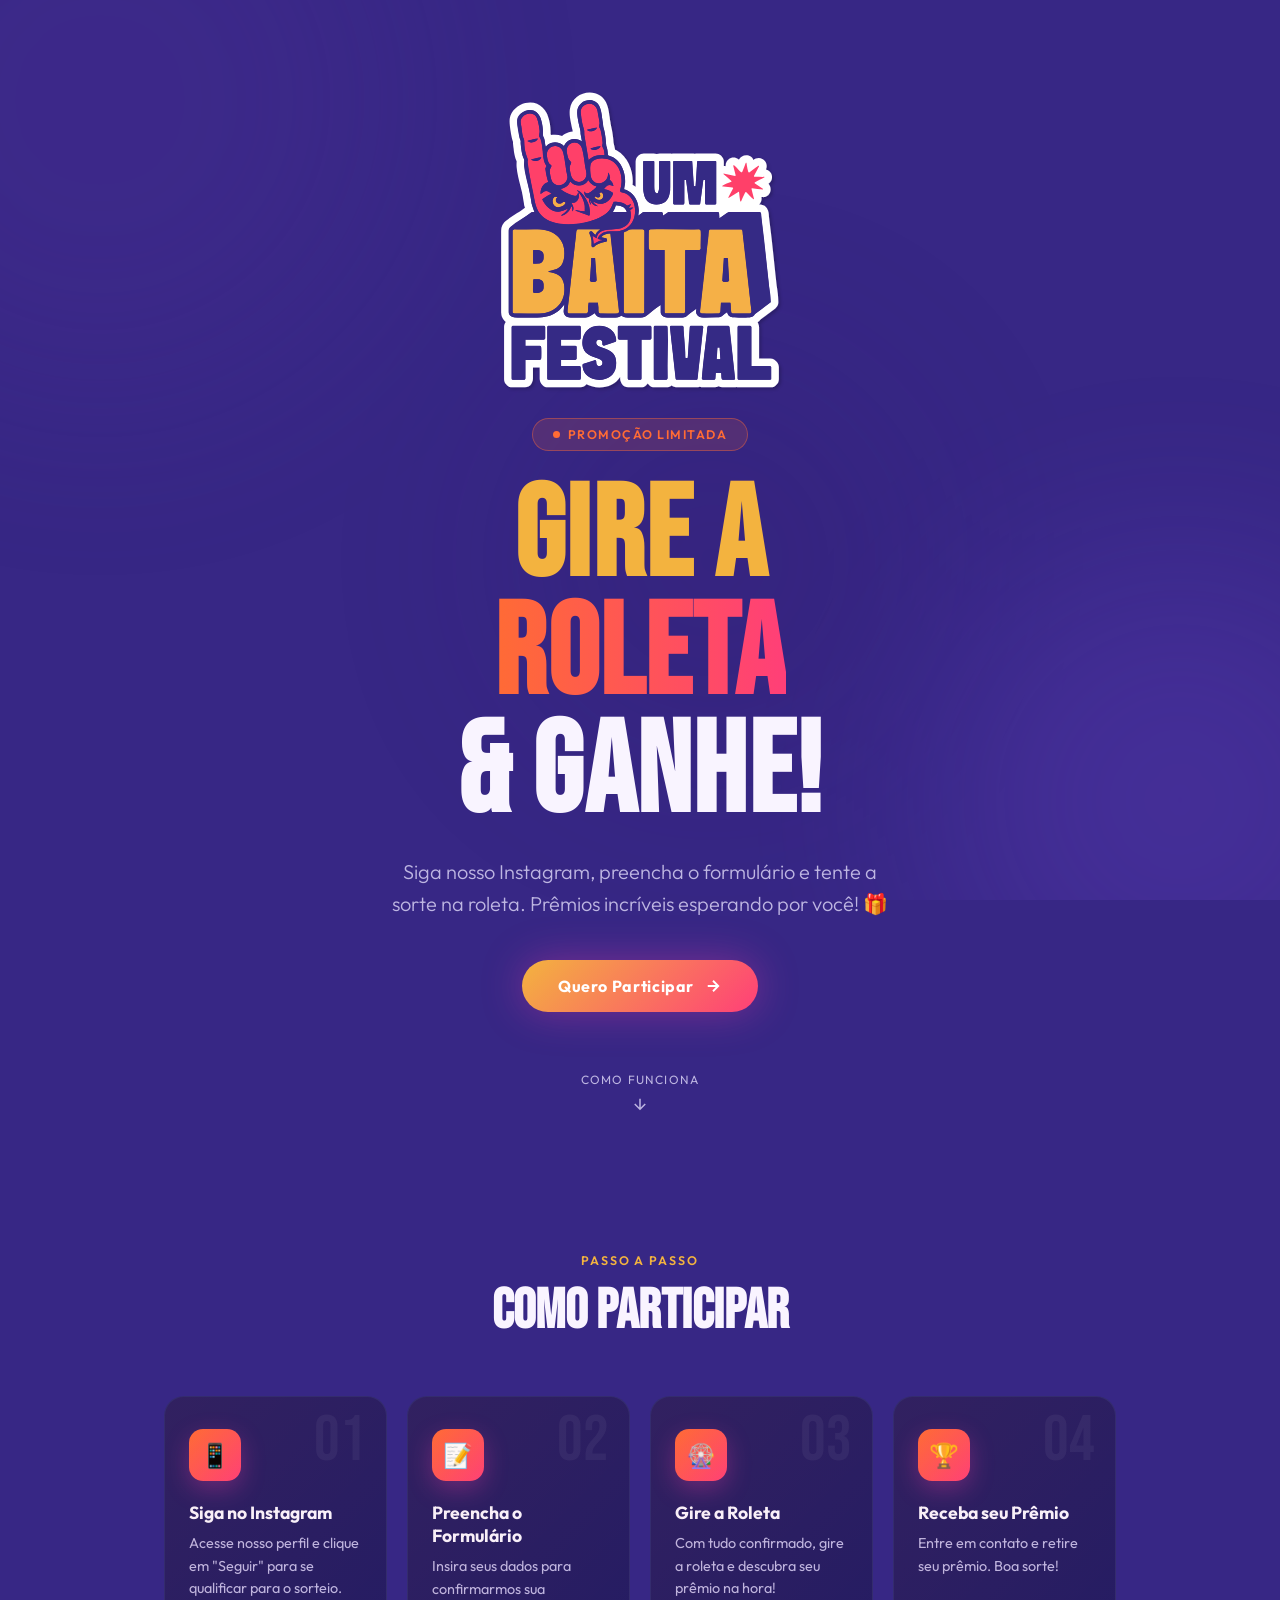
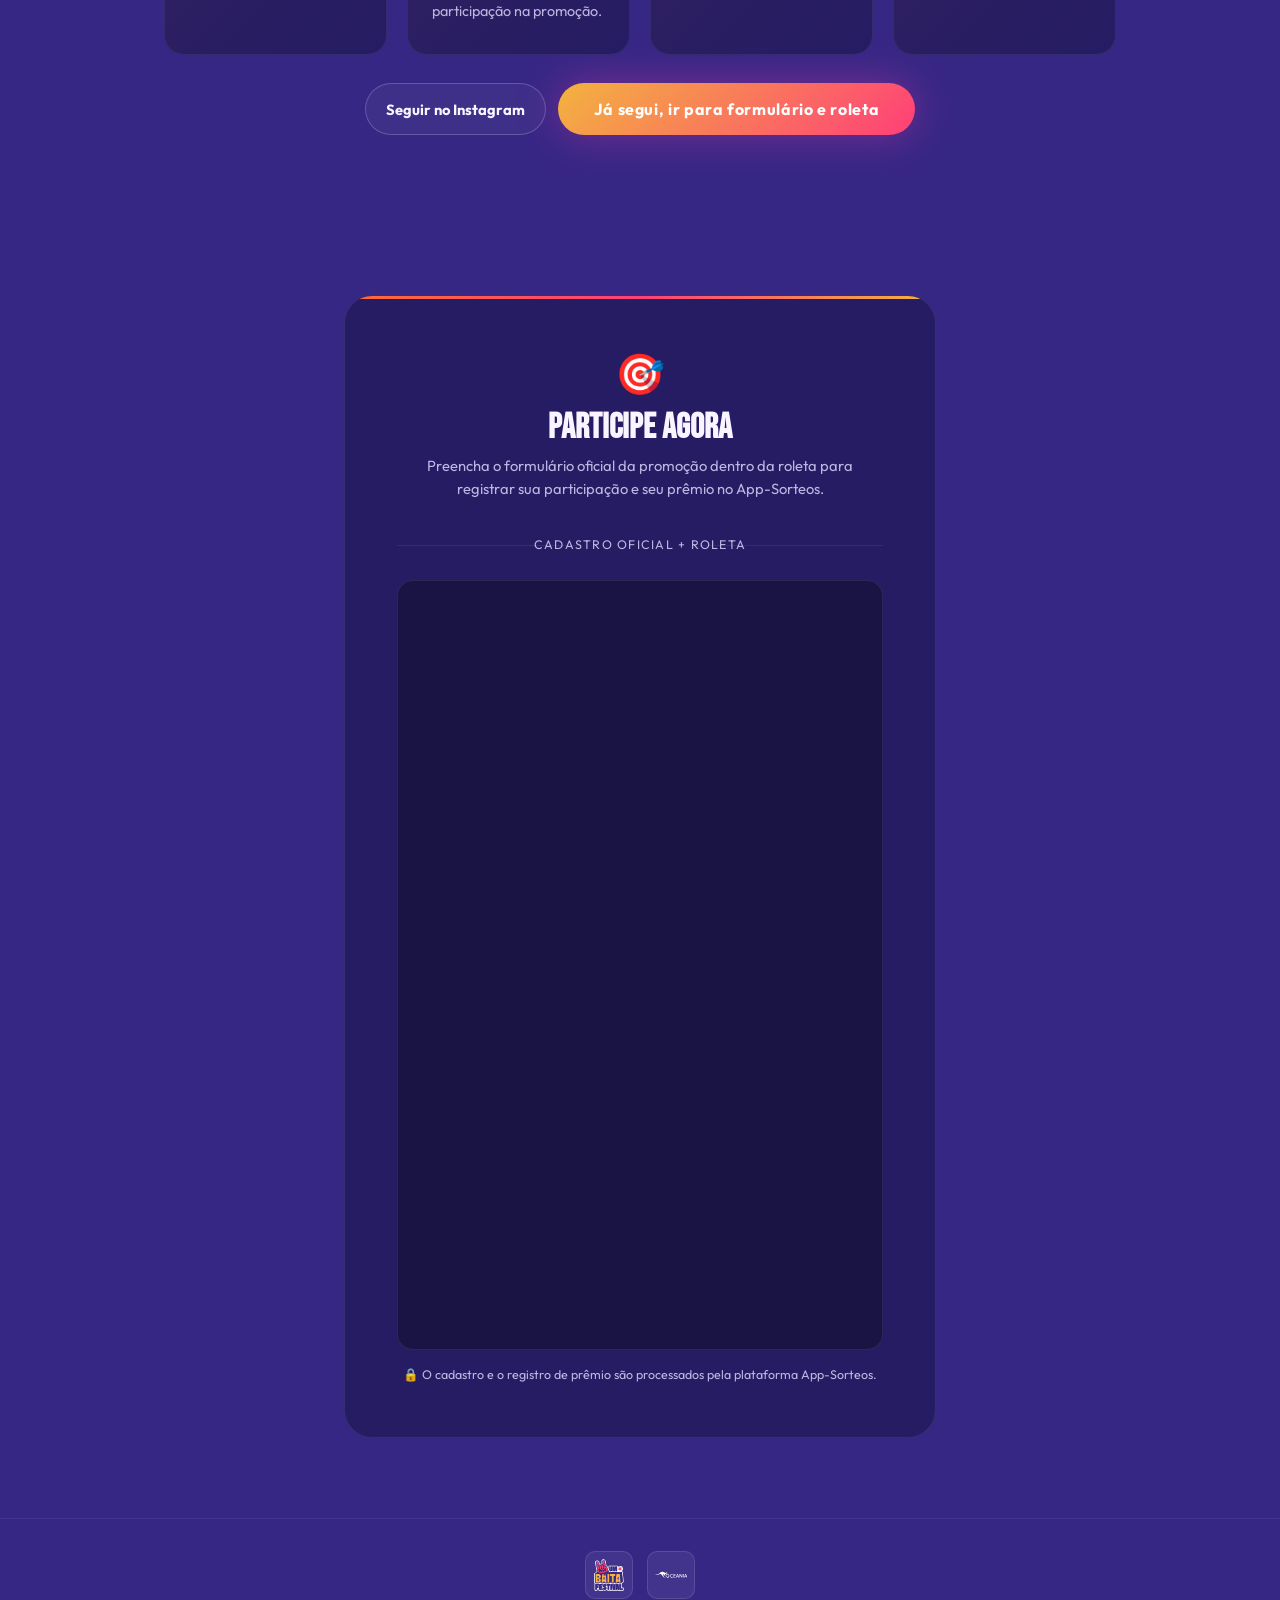
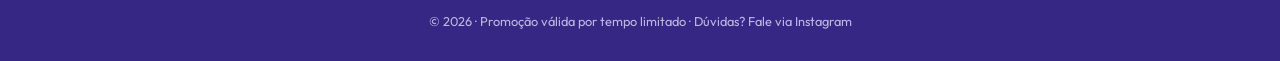
==== commit 79cda7a8: "ok" ====
--- a/index.html
+++ b/index.html
@@ -101,7 +101,6 @@
       <div class="form-divider">Cadastro oficial + roleta</div>
 
       <div class="widget-shell" id="widget-shell">
-        <div class="widget-frame" data-as-widget="BUHgpPtc" data-as-app="fortune-wheel" style="width:100%;height:750px;"></div>
         <div class="widget-frame" data-as-widget="1yzz5ZH5" data-as-app="fortune-wheel"></div>
       </div>
 
